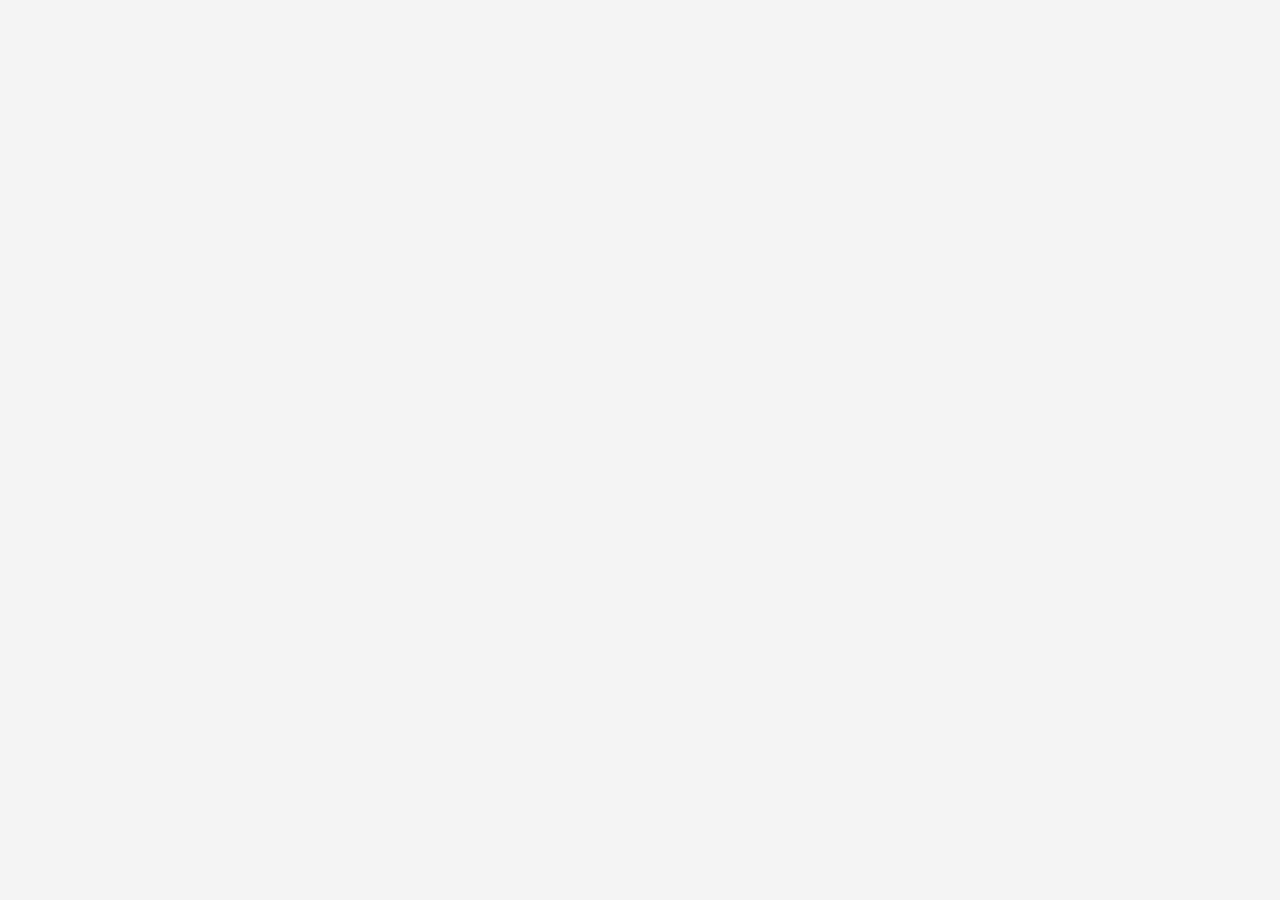
==== admin.html @ c284dfda "Sifreli yonetim paneli (Supabase Auth) ekle" ====
﻿<!DOCTYPE html>
<html lang="tr">
<head>
<meta charset="utf-8">
<meta name="viewport" content="width=device-width, initial-scale=1">
<meta name="robots" content="noindex, nofollow">
<title>Yönetim Paneli | AB Reklamcılık</title>
<link rel="icon" href="assets/img/favicon.svg" type="image/svg+xml">
<link rel="preconnect" href="https://fonts.googleapis.com">
<link rel="preconnect" href="https://fonts.gstatic.com" crossorigin>
<link href="https://fonts.googleapis.com/css2?family=Open+Sans:wght@300;400;600&family=Oswald:wght@200;300;400&display=swap" rel="stylesheet">
<style>
:root{--ink:#2b2b2d;--gold:#C9A45C;--gold-d:#a8843d;--line:#e3e3e3;--muted:#7a7a7e;--bg:#f4f4f4;--grad:linear-gradient(135deg,#E6CF9E,#C9A45C 50%,#a8843d)}
*{box-sizing:border-box;margin:0;padding:0}
body{font-family:'Open Sans',sans-serif;background:var(--bg);color:#3b3b3e;min-height:100vh;line-height:1.55}
h1,h2,h3{font-family:'Oswald',sans-serif;font-weight:300;color:var(--ink)}
[hidden]{display:none!important}
button,input,select{font:inherit}
.btn{border:0;cursor:pointer;padding:10px 20px;border-radius:50px;font-family:'Oswald',sans-serif;letter-spacing:.12em;text-transform:uppercase;font-size:.8rem;background:var(--grad);color:#1d1d1f;transition:.2s}
.btn:hover{filter:brightness(1.06);transform:translateY(-1px)}
.btn:disabled{opacity:.6;cursor:wait}
.btn.ghost{background:#fff;border:1px solid #d0d0d3;color:var(--ink)}
.btn.danger{background:#fff;border:1px solid #e0b4b0;color:#b3261e}
.btn.sm{padding:6px 14px;font-size:.72rem}
input,select{padding:11px 14px;border:1px solid #d6d6d8;border-radius:10px;background:#fff;width:100%}
input:focus,select:focus{outline:0;border-color:var(--gold);box-shadow:0 0 0 4px rgba(201,164,92,.2)}
label{display:block;font-family:'Oswald',sans-serif;font-size:.78rem;letter-spacing:.14em;text-transform:uppercase;margin:14px 0 6px;color:var(--ink)}

/* login */
#login{min-height:100vh;display:grid;place-items:center;padding:20px;background:radial-gradient(circle at 85% 0,rgba(201,164,92,.22),transparent 50%),#242426}
.box{background:#fff;border-radius:20px;padding:40px 34px;width:min(420px,100%);box-shadow:0 30px 70px -20px rgba(0,0,0,.6)}
.box img{height:56px;margin:0 auto 6px;display:block}
.box h1{text-align:center;font-size:1.7rem;margin-bottom:4px}
.box p.sub{text-align:center;color:var(--muted);font-size:.9rem;margin-bottom:10px}
.box .btn{width:100%;margin-top:22px;padding:13px}
.err{color:#b3261e;font-size:.88rem;margin-top:12px;min-height:1.2em}
.ok{color:#2e7d32}

/* app */
header.bar{background:var(--ink);color:#fff;padding:14px 0}
.wrap{width:min(1200px,94%);margin-inline:auto}
.bar .wrap{display:flex;align-items:center;justify-content:space-between;gap:16px;flex-wrap:wrap}
.bar .who{display:flex;align-items:center;gap:12px}
.bar .who img{height:38px}
.bar .who span{font-family:'Oswald',sans-serif;letter-spacing:.3em;font-weight:200;font-size:.95rem}
.bar .acts{display:flex;gap:10px;align-items:center;font-size:.85rem;color:#c9c9cc;flex-wrap:wrap}
main{padding:30px 0 70px}
.cards{display:grid;grid-template-columns:repeat(auto-fit,minmax(150px,1fr));gap:14px;margin-bottom:22px}
.stat{background:#fff;border:1px solid var(--line);border-radius:14px;padding:16px 18px;cursor:pointer;transition:.2s}
.stat:hover,.stat.on{border-color:var(--gold);box-shadow:0 8px 24px -14px rgba(0,0,0,.4)}
.stat b{display:block;font-family:'Oswald',sans-serif;font-weight:300;font-size:2rem;color:var(--ink);line-height:1}
.stat span{font-size:.78rem;letter-spacing:.1em;text-transform:uppercase;color:var(--muted)}
.tools{display:flex;gap:12px;margin-bottom:16px;flex-wrap:wrap}
.tools input{flex:1;min-width:200px}
.tools select{width:auto}
.list{display:grid;gap:12px}
.item{background:#fff;border:1px solid var(--line);border-radius:14px;padding:18px 20px;border-left:4px solid var(--gold)}
.item[data-s=yeni]{border-left-color:#d4380d}
.item[data-s=kapandi]{border-left-color:#9a9a9e;opacity:.8}
.item[data-s=kazanildi]{border-left-color:#2e7d32}
.row1{display:flex;justify-content:space-between;gap:14px;flex-wrap:wrap;align-items:flex-start}
.name{font-family:'Oswald',sans-serif;font-size:1.25rem;color:var(--ink)}
.firm{color:var(--muted);font-size:.9rem}
.meta{font-size:.85rem;color:var(--muted)}
.contact{display:flex;gap:18px;flex-wrap:wrap;margin:10px 0;font-size:.92rem}
.contact a{color:var(--gold-d);font-weight:600;text-decoration:none}
.contact a:hover{text-decoration:underline}
.svc{display:inline-block;background:var(--ink);color:#E6CF9E;padding:2px 12px;border-radius:50px;font-size:.78rem;margin-bottom:8px}
.msg{white-space:pre-wrap;background:#fafafa;border:1px solid var(--line);border-radius:10px;padding:12px 14px;font-size:.92rem;margin-bottom:12px}
.ctl{display:flex;gap:10px;align-items:center;flex-wrap:wrap}
.ctl select{width:auto;padding:7px 12px}
.empty{text-align:center;padding:60px 20px;color:var(--muted)}
dialog{border:0;border-radius:18px;padding:30px;width:min(400px,92%);box-shadow:0 30px 70px rgba(0,0,0,.4);margin:auto}
dialog::backdrop{background:rgba(0,0,0,.55)}
dialog .btns{display:flex;gap:10px;margin-top:20px}
dialog .btns .btn{flex:1;margin:0}
</style>
</head>
<body>

<section id="login" hidden>
  <form class="box" id="login-form">
    <img src="assets/img/ab-mark.svg" alt="AB">
    <h1>Yönetim Paneli</h1>
    <p class="sub">Yalnızca yetkili kullanıcılar içindir</p>
    <label for="em">E-posta</label>
    <input id="em" type="email" autocomplete="username" required>
    <label for="pw">Şifre</label>
    <input id="pw" type="password" autocomplete="current-password" required>
    <button class="btn" type="submit" id="login-btn">Giriş Yap</button>
    <div class="err" id="login-err" role="alert"></div>
  </form>
</section>

<div id="app" hidden>
  <header class="bar"><div class="wrap">
    <div class="who"><img src="assets/img/ab-mark-light.svg" alt=""><span>REKLAMCILIK · YÖNETİM</span></div>
    <div class="acts"><span id="user-email"></span>
      <button class="btn ghost sm" id="btn-pw">Şifre Değiştir</button>
      <button class="btn ghost sm" id="btn-out">Çıkış</button></div>
  </div></header>

  <main class="wrap">
    <h2 style="font-size:2rem;margin-bottom:18px">Teklif Talepleri</h2>
    <div class="cards" id="cards"></div>
    <div class="tools">
      <input id="q" type="search" placeholder="Ad, firma, telefon, e-posta veya mesajda ara...">
      <select id="filter"><option value="">Tüm durumlar</option></select>
      <button class="btn ghost" id="btn-csv">CSV İndir</button>
      <button class="btn" id="btn-refresh">Yenile</button>
    </div>
    <div class="list" id="list"></div>
  </main>
</div>

<dialog id="dlg-pw">
  <form method="dialog" id="pw-form">
    <h3 style="font-size:1.5rem">Şifre Değiştir</h3>
    <label for="np">Yeni şifre (en az 10 karakter)</label>
    <input id="np" type="password" minlength="10" autocomplete="new-password" required>
    <label for="np2">Yeni şifre (tekrar)</label>
    <input id="np2" type="password" minlength="10" autocomplete="new-password" required>
    <div class="err" id="pw-err"></div>
    <div class="btns"><button class="btn ghost" type="button" id="pw-cancel">Vazgeç</button><button class="btn" type="submit">Kaydet</button></div>
  </form>
</dialog>

<script src="https://cdn.jsdelivr.net/npm/@supabase/supabase-js@2"></script>
<script>
(function () {
  'use strict';
  var SB_URL = 'https://iexwdjvxsuofdctnvmkh.supabase.co', SB_KEY = 'eyJhbGciOiJIUzI1NiIsInR5cCI6IkpXVCJ9.eyJpc3MiOiJzdXBhYmFzZSIsInJlZiI6ImlleHdkanZ4c3VvZmRjdG52bWtoIiwicm9sZSI6ImFub24iLCJpYXQiOjE3OTExMTUzMDIsImV4cCI6MjEwNjY5MTMwMn0.Oc12f-kG_nwpG9YZc-bsaVqNaw4Jr2SQ_9FTyGkwzA0';
  var STATUS = { 'yeni': 'Yeni', 'arandi': 'Arandı', 'teklif verildi': 'Teklif Verildi', 'kazanildi': 'Kazanıldı', 'kapandi': 'Kapandı' };
  var sb = window.supabase.createClient(SB_URL, SB_KEY, { auth: { persistSession: true, autoRefreshToken: true } });
  var $ = function (id) { return document.getElementById(id); };
  var rows = [], activeStatus = '';

  function el(tag, cls, text) { var e = document.createElement(tag); if (cls) e.className = cls; if (text != null) e.textContent = text; return e; }
  function fmt(d) { return new Date(d).toLocaleString('tr-TR', { dateStyle: 'medium', timeStyle: 'short' }); }

  function show(authed, user) {
    $('login').hidden = authed; $('app').hidden = !authed;
    if (authed) { $('user-email').textContent = user.email; load(); }
  }

  sb.auth.getSession().then(function (r) { show(!!r.data.session, r.data.session && r.data.session.user); });
  sb.auth.onAuthStateChange(function (ev, s) { if (ev === 'SIGNED_OUT') show(false); });

  $('login-form').addEventListener('submit', function (e) {
    e.preventDefault(); var b = $('login-btn'), err = $('login-err'); b.disabled = true; err.textContent = '';
    sb.auth.signInWithPassword({ email: $('em').value.trim(), password: $('pw').value }).then(function (r) {
      b.disabled = false;
      if (r.error) { err.textContent = 'E-posta veya şifre hatalı.'; return; }
      $('pw').value = ''; show(true, r.data.user);
    });
  });
  $('btn-out').addEventListener('click', function () { sb.auth.signOut(); });

  // password change
  $('btn-pw').addEventListener('click', function () { $('pw-err').textContent = ''; $('pw-form').reset(); $('dlg-pw').showModal(); });
  $('pw-cancel').addEventListener('click', function () { $('dlg-pw').close(); });
  $('pw-form').addEventListener('submit', function (e) {
    e.preventDefault(); var a = $('np').value, b = $('np2').value, err = $('pw-err'); err.className = 'err';
    if (a !== b) { err.textContent = 'Şifreler eşleşmiyor.'; return; }
    sb.auth.updateUser({ password: a }).then(function (r) {
      if (r.error) { err.textContent = 'Şifre güncellenemedi: ' + r.error.message; return; }
      $('dlg-pw').close(); alert('Şifreniz güncellendi.');
    });
  });

  // data
  function load() {
    sb.from('quotes').select('*').order('created_at', { ascending: false }).then(function (r) {
      if (r.error) { $('list').replaceChildren(el('div', 'empty', 'Veriler alınamadı: ' + r.error.message)); return; }
      rows = r.data || []; render();
    });
  }
  function counts() {
    var c = { all: rows.length }; Object.keys(STATUS).forEach(function (k) { c[k] = 0; });
    rows.forEach(function (x) { c[x.durum] = (c[x.durum] || 0) + 1; }); return c;
  }
  function render() {
    var c = counts(), cards = $('cards'); cards.replaceChildren();
    [['', 'Tümü', c.all]].concat(Object.keys(STATUS).map(function (k) { return [k, STATUS[k], c[k]]; })).forEach(function (t) {
      var d = el('div', 'stat' + (activeStatus === t[0] ? ' on' : '')); d.appendChild(el('b', '', t[2])); d.appendChild(el('span', '', t[1]));
      d.addEventListener('click', function () { activeStatus = t[0]; $('filter').value = t[0]; render(); }); cards.appendChild(d);
    });
    var q = $('q').value.trim().toLocaleLowerCase('tr'), list = $('list'); list.replaceChildren();
    var f = rows.filter(function (x) {
      if (activeStatus && x.durum !== activeStatus) return false;
      return !q || [x.ad, x.firma, x.telefon, x.eposta, x.hizmet, x.mesaj].join(' ').toLocaleLowerCase('tr').indexOf(q) > -1;
    });
    if (!f.length) { list.appendChild(el('div', 'empty', rows.length ? 'Aramanıza uygun talep yok.' : 'Henüz teklif talebi gelmedi.')); return; }
    f.forEach(function (x) { list.appendChild(item(x)); });
  }
  function item(x) {
    var it = el('article', 'item'); it.dataset.s = x.durum;
    var r1 = el('div', 'row1'), l = el('div'); l.appendChild(el('div', 'name', x.ad)); if (x.firma) l.appendChild(el('div', 'firm', x.firma));
    r1.appendChild(l); r1.appendChild(el('div', 'meta', fmt(x.created_at))); it.appendChild(r1);
    var c = el('div', 'contact'), a = el('a', '', x.telefon); a.href = 'tel:' + x.telefon.replace(/[^\d+]/g, ''); c.appendChild(a);
    var m = el('a', '', x.eposta); m.href = 'mailto:' + x.eposta; c.appendChild(m);
    var w = el('a', '', 'WhatsApp'); var n = x.telefon.replace(/\D/g, ''); if (n.charAt(0) === '0') n = '90' + n.slice(1); else if (n.length === 10) n = '90' + n;
    w.href = 'https://wa.me/' + n; w.target = '_blank'; w.rel = 'noopener'; c.appendChild(w); it.appendChild(c);
    if (x.hizmet) it.appendChild(el('span', 'svc', x.hizmet));
    if (x.mesaj) it.appendChild(el('div', 'msg', x.mesaj));
    var ctl = el('div', 'ctl'), s = el('select');
    Object.keys(STATUS).forEach(function (k) { var o = el('option', '', STATUS[k]); o.value = k; if (k === x.durum) o.selected = true; s.appendChild(o); });
    s.addEventListener('change', function () {
      sb.from('quotes').update({ durum: s.value }).eq('id', x.id).then(function (r) {
        if (r.error) { alert('Güncellenemedi: ' + r.error.message); s.value = x.durum; return; }
        x.durum = s.value; render();
      });
    });
    var del = el('button', 'btn danger sm', 'Sil'); del.type = 'button';
    del.addEventListener('click', function () {
      if (!confirm(x.ad + ' adlı talebi kalıcı olarak silmek istiyor musunuz?')) return;
      sb.from('quotes').delete().eq('id', x.id).then(function (r) {
        if (r.error) { alert('Silinemedi: ' + r.error.message); return; }
        rows = rows.filter(function (y) { return y.id !== x.id; }); render();
      });
    });
    ctl.appendChild(s); ctl.appendChild(del); it.appendChild(ctl); return it;
  }

  var fs = $('filter'); Object.keys(STATUS).forEach(function (k) { var o = el('option', '', STATUS[k]); o.value = k; fs.appendChild(o); });
  fs.addEventListener('change', function () { activeStatus = fs.value; render(); });
  $('q').addEventListener('input', render);
  $('btn-refresh').addEventListener('click', load);

  $('btn-csv').addEventListener('click', function () {
    var esc = function (v) { v = v == null ? '' : String(v); if (/^[=+\-@]/.test(v)) v = "'" + v; return '"' + v.replace(/"/g, '""') + '"'; };
    var head = ['Tarih', 'Ad Soyad', 'Firma', 'Telefon', 'E-posta', 'Hizmet', 'Mesaj', 'Durum'];
    var lines = [head.map(esc).join(';')].concat(rows.map(function (x) {
      return [fmt(x.created_at), x.ad, x.firma, x.telefon, x.eposta, x.hizmet, x.mesaj, STATUS[x.durum] || x.durum].map(esc).join(';');
    }));
    var a = document.createElement('a'); a.href = URL.createObjectURL(new Blob(['﻿' + lines.join('\r\n')], { type: 'text/csv;charset=utf-8' }));
    a.download = 'teklif-talepleri-' + new Date().toISOString().slice(0, 10) + '.csv'; a.click(); URL.revokeObjectURL(a.href);
  });
})();
</script>
</body>
</html>
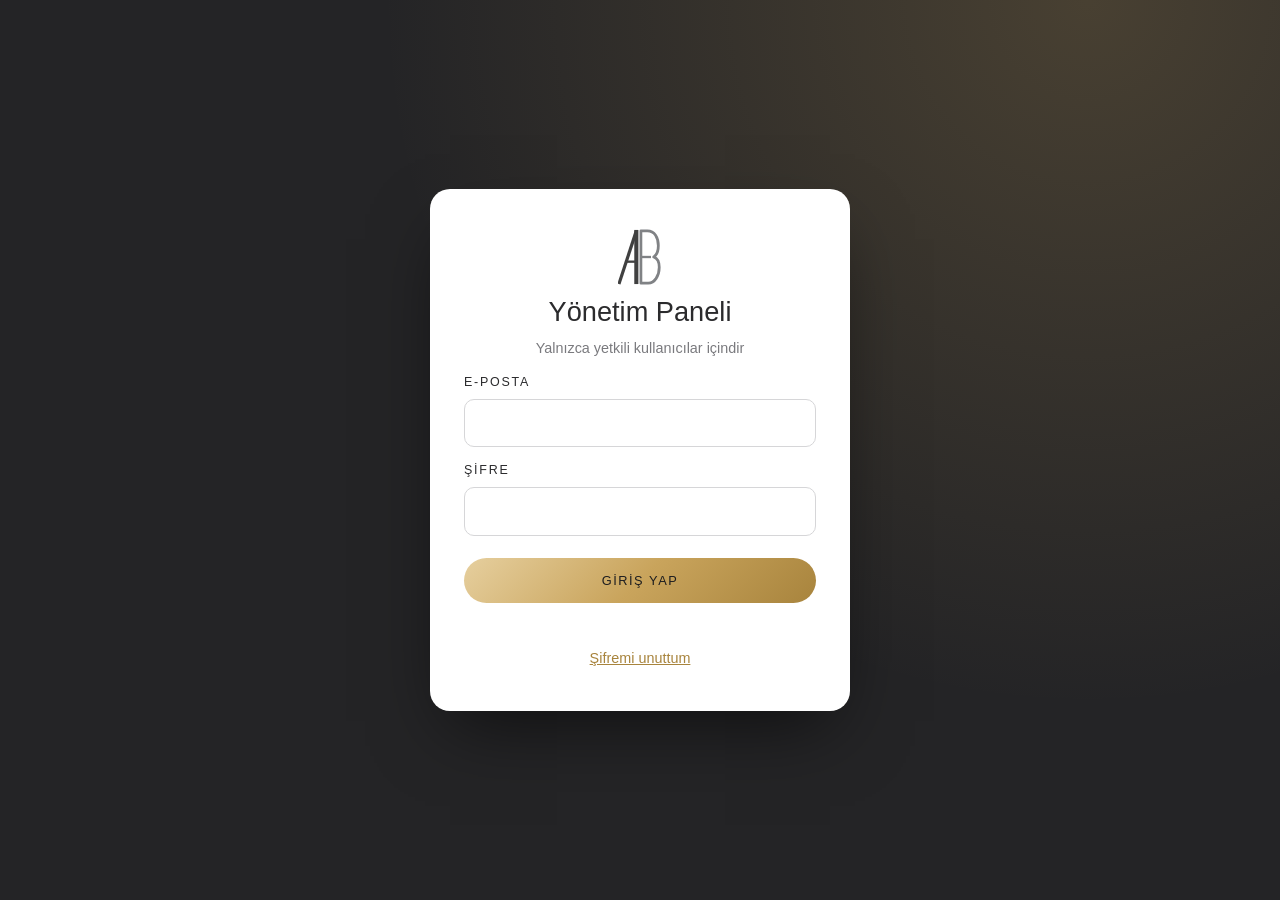
==== commit e5692732: "Admin guvenlik: supabase-js sabit surum + SRI (yerel kopya), CSP, cerceveleme korumasi Co-Authored-B" ====
--- a/admin.html
+++ b/admin.html
@@ -1,8 +1,10 @@
-﻿<!DOCTYPE html>
+<!DOCTYPE html>
 <html lang="tr">
 <head>
 <meta charset="utf-8">
 <meta name="viewport" content="width=device-width, initial-scale=1">
+<meta http-equiv="Content-Security-Policy" content="default-src 'self'; script-src 'self' 'unsafe-inline'; style-src 'self' 'unsafe-inline' https://fonts.googleapis.com; font-src https://fonts.gstatic.com; img-src 'self' data:; connect-src https://iexwdjvxsuofdctnvmkh.supabase.co; object-src 'none'; base-uri 'none'; form-action 'self'">
+<script>if (window.top !== window.self) { document.documentElement.style.display = 'none'; }</script>
 <meta name="robots" content="noindex, nofollow">
 <title>Yönetim Paneli | AB Reklamcılık</title>
 <link rel="icon" href="assets/img/favicon.svg" type="image/svg+xml">
@@ -89,6 +91,30 @@
     <input id="pw" type="password" autocomplete="current-password" required>
     <button class="btn" type="submit" id="login-btn">Giriş Yap</button>
     <div class="err" id="login-err" role="alert"></div>
+    <p style="text-align:center;margin-top:14px"><a href="#" id="to-forgot" style="color:var(--gold-d);font-size:.9rem">Şifremi unuttum</a></p>
+  </form>
+
+  <form class="box" id="forgot-form" hidden>
+    <img src="assets/img/ab-mark.svg" alt="AB">
+    <h1>Şifremi Unuttum</h1>
+    <p class="sub">E-posta adresinizi yazın, size şifre sıfırlama bağlantısı gönderelim.</p>
+    <label for="fem">E-posta</label>
+    <input id="fem" type="email" autocomplete="username" required>
+    <button class="btn" type="submit" id="forgot-btn">Bağlantı Gönder</button>
+    <div class="err" id="forgot-msg" role="alert"></div>
+    <p style="text-align:center;margin-top:14px"><a href="#" class="to-login" style="color:var(--gold-d);font-size:.9rem">← Girişe dön</a></p>
+  </form>
+
+  <form class="box" id="recover-form" hidden>
+    <img src="assets/img/ab-mark.svg" alt="AB">
+    <h1>Yeni Şifre Belirle</h1>
+    <p class="sub">En az 10 karakterlik yeni bir şifre seçin.</p>
+    <label for="rp">Yeni şifre</label>
+    <input id="rp" type="password" minlength="10" autocomplete="new-password" required>
+    <label for="rp2">Yeni şifre (tekrar)</label>
+    <input id="rp2" type="password" minlength="10" autocomplete="new-password" required>
+    <button class="btn" type="submit" id="recover-btn">Şifreyi Kaydet</button>
+    <div class="err" id="recover-msg" role="alert"></div>
   </form>
 </section>
 
@@ -125,7 +151,7 @@
   </form>
 </dialog>
 
-<script src="https://cdn.jsdelivr.net/npm/@supabase/supabase-js@2"></script>
+<script src="assets/vendor/supabase-js-2.117.2.js" integrity="sha384-Rj26LVGvoeRVR6+mwQmFfcR3QOBEwT+ZmuCWpuiqeTzJpCs0ER4ITAWGb4Hiy3Ok"></script>
 <script>
 (function () {
   'use strict';
@@ -143,8 +169,48 @@
     if (authed) { $('user-email').textContent = user.email; load(); }
   }
 
-  sb.auth.getSession().then(function (r) { show(!!r.data.session, r.data.session && r.data.session.user); });
-  sb.auth.onAuthStateChange(function (ev, s) { if (ev === 'SIGNED_OUT') show(false); });
+  // password recovery: the emailed link returns here with #...type=recovery
+  var recovering = /type=recovery/.test(location.hash) || /error_code=/.test(location.hash);
+  var linkError = /error_code=/.test(location.hash);
+  function panel(name) {
+    ['login-form', 'forgot-form', 'recover-form'].forEach(function (id) { $(id).hidden = id !== name; });
+  }
+  function showRecovery() { $('login').hidden = false; $('app').hidden = true; panel('recover-form'); }
+
+  sb.auth.getSession().then(function (r) {
+    if (linkError) { show(false); $('login-err').textContent = 'Sıfırlama bağlantısı geçersiz veya süresi dolmuş. Lütfen yeniden isteyin.'; history.replaceState(null, '', location.pathname); return; }
+    if (recovering && r.data.session) { showRecovery(); return; }
+    show(!!r.data.session, r.data.session && r.data.session.user);
+  });
+  sb.auth.onAuthStateChange(function (ev) {
+    if (ev === 'PASSWORD_RECOVERY') { recovering = true; showRecovery(); }
+    else if (ev === 'SIGNED_OUT') { recovering = false; show(false); }
+  });
+
+  $('to-forgot').addEventListener('click', function (e) { e.preventDefault(); $('fem').value = $('em').value; $('forgot-msg').textContent = ''; panel('forgot-form'); });
+  document.querySelector('.to-login').addEventListener('click', function (e) { e.preventDefault(); panel('login-form'); });
+
+  $('forgot-form').addEventListener('submit', function (e) {
+    e.preventDefault(); var b = $('forgot-btn'), m = $('forgot-msg'); b.disabled = true; m.className = 'err'; m.textContent = '';
+    sb.auth.resetPasswordForEmail($('fem').value.trim(), { redirectTo: location.origin + location.pathname.replace(/admin\.html$/, '') }).then(function (r) {
+      b.disabled = false;
+      if (r.error && r.error.status === 429) { m.textContent = 'Çok sık denediniz. Lütfen biraz bekleyip tekrar deneyin.'; return; }
+      // hesap var/yok bilgisini sızdırmamak için her durumda aynı mesaj
+      m.className = 'err ok'; m.textContent = 'Bu e-posta kayıtlıysa, şifre sıfırlama bağlantısı gönderildi. Gelen kutunuzu (ve spam klasörünü) kontrol edin.';
+    });
+  });
+
+  $('recover-form').addEventListener('submit', function (e) {
+    e.preventDefault(); var a = $('rp').value, b = $('rp2').value, m = $('recover-msg'); m.className = 'err'; m.textContent = '';
+    if (a !== b) { m.textContent = 'Şifreler eşleşmiyor.'; return; }
+    $('recover-btn').disabled = true;
+    sb.auth.updateUser({ password: a }).then(function (r) {
+      $('recover-btn').disabled = false;
+      if (r.error) { m.textContent = 'Şifre güncellenemedi: ' + r.error.message; return; }
+      recovering = false; history.replaceState(null, '', location.pathname);
+      sb.auth.getSession().then(function (s) { panel('login-form'); show(true, s.data.session.user); });
+    });
+  });
 
   $('login-form').addEventListener('submit', function (e) {
     e.preventDefault(); var b = $('login-btn'), err = $('login-err'); b.disabled = true; err.textContent = '';
